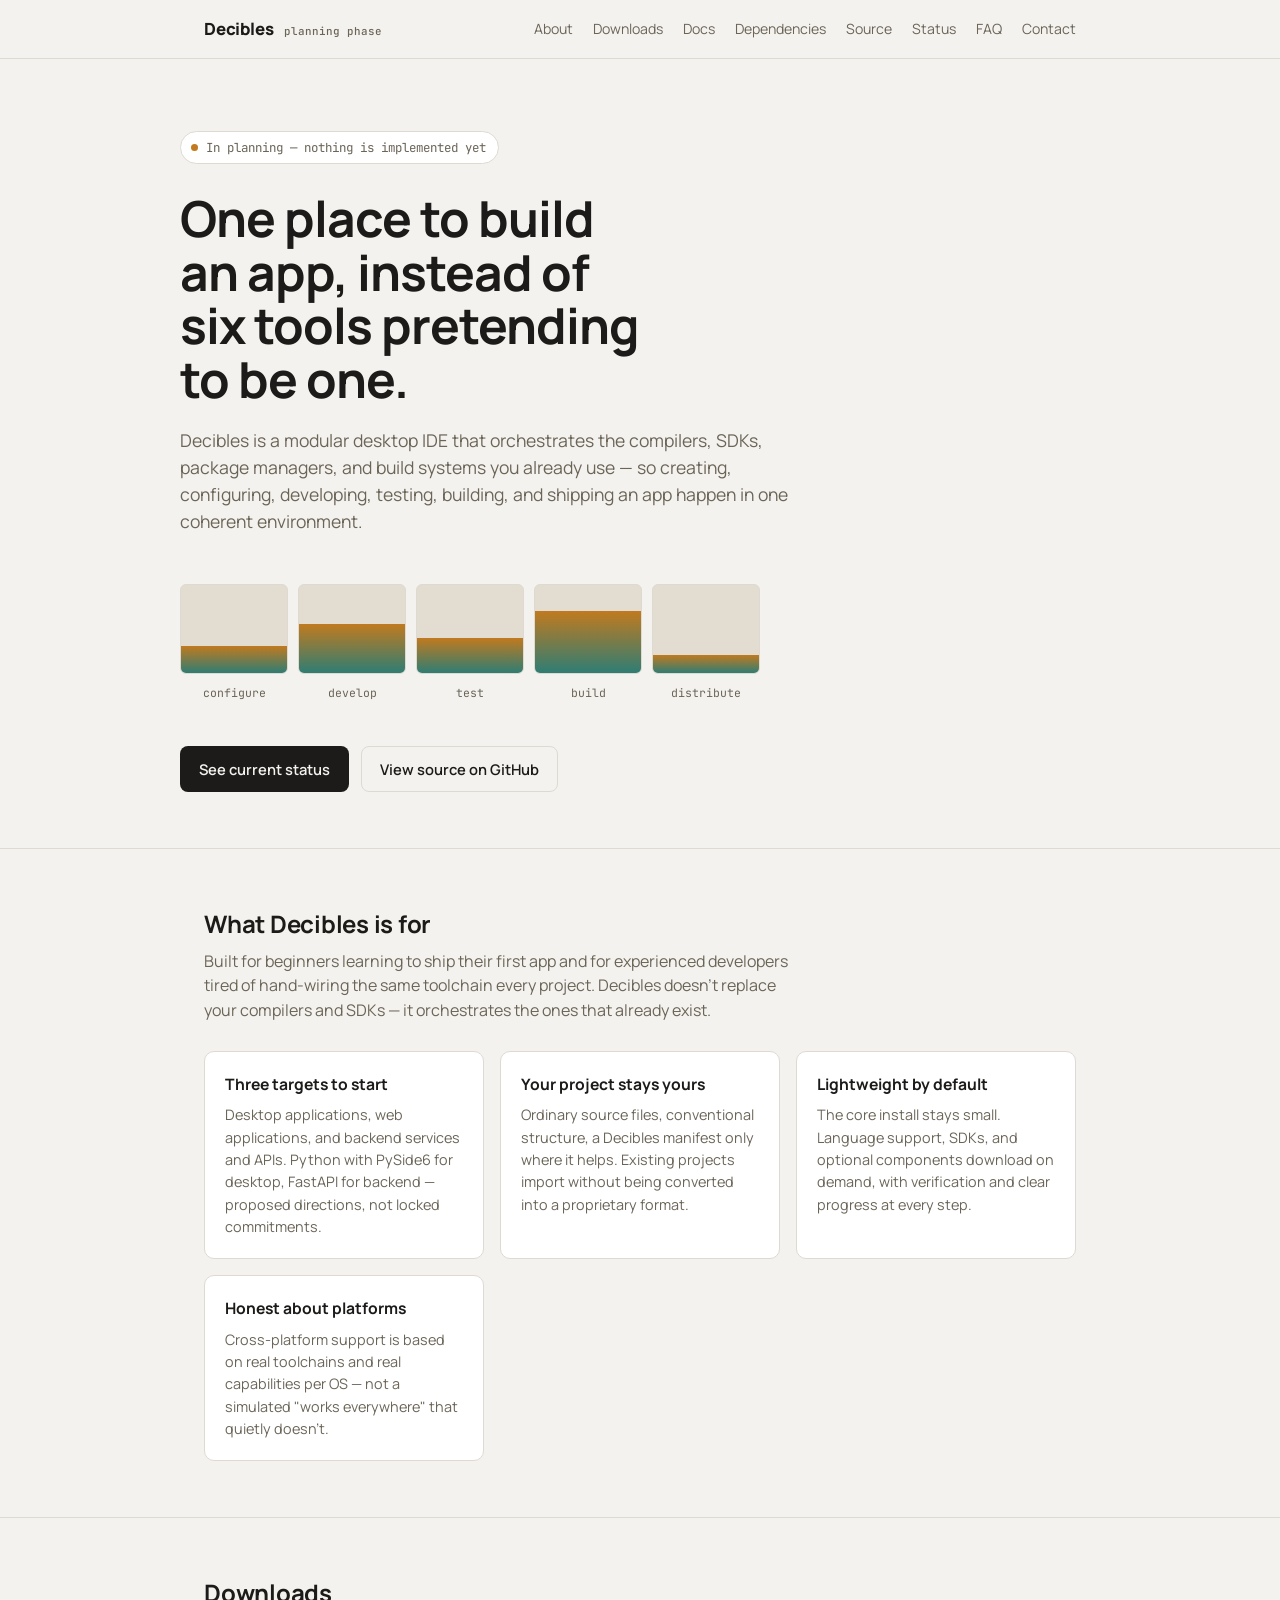
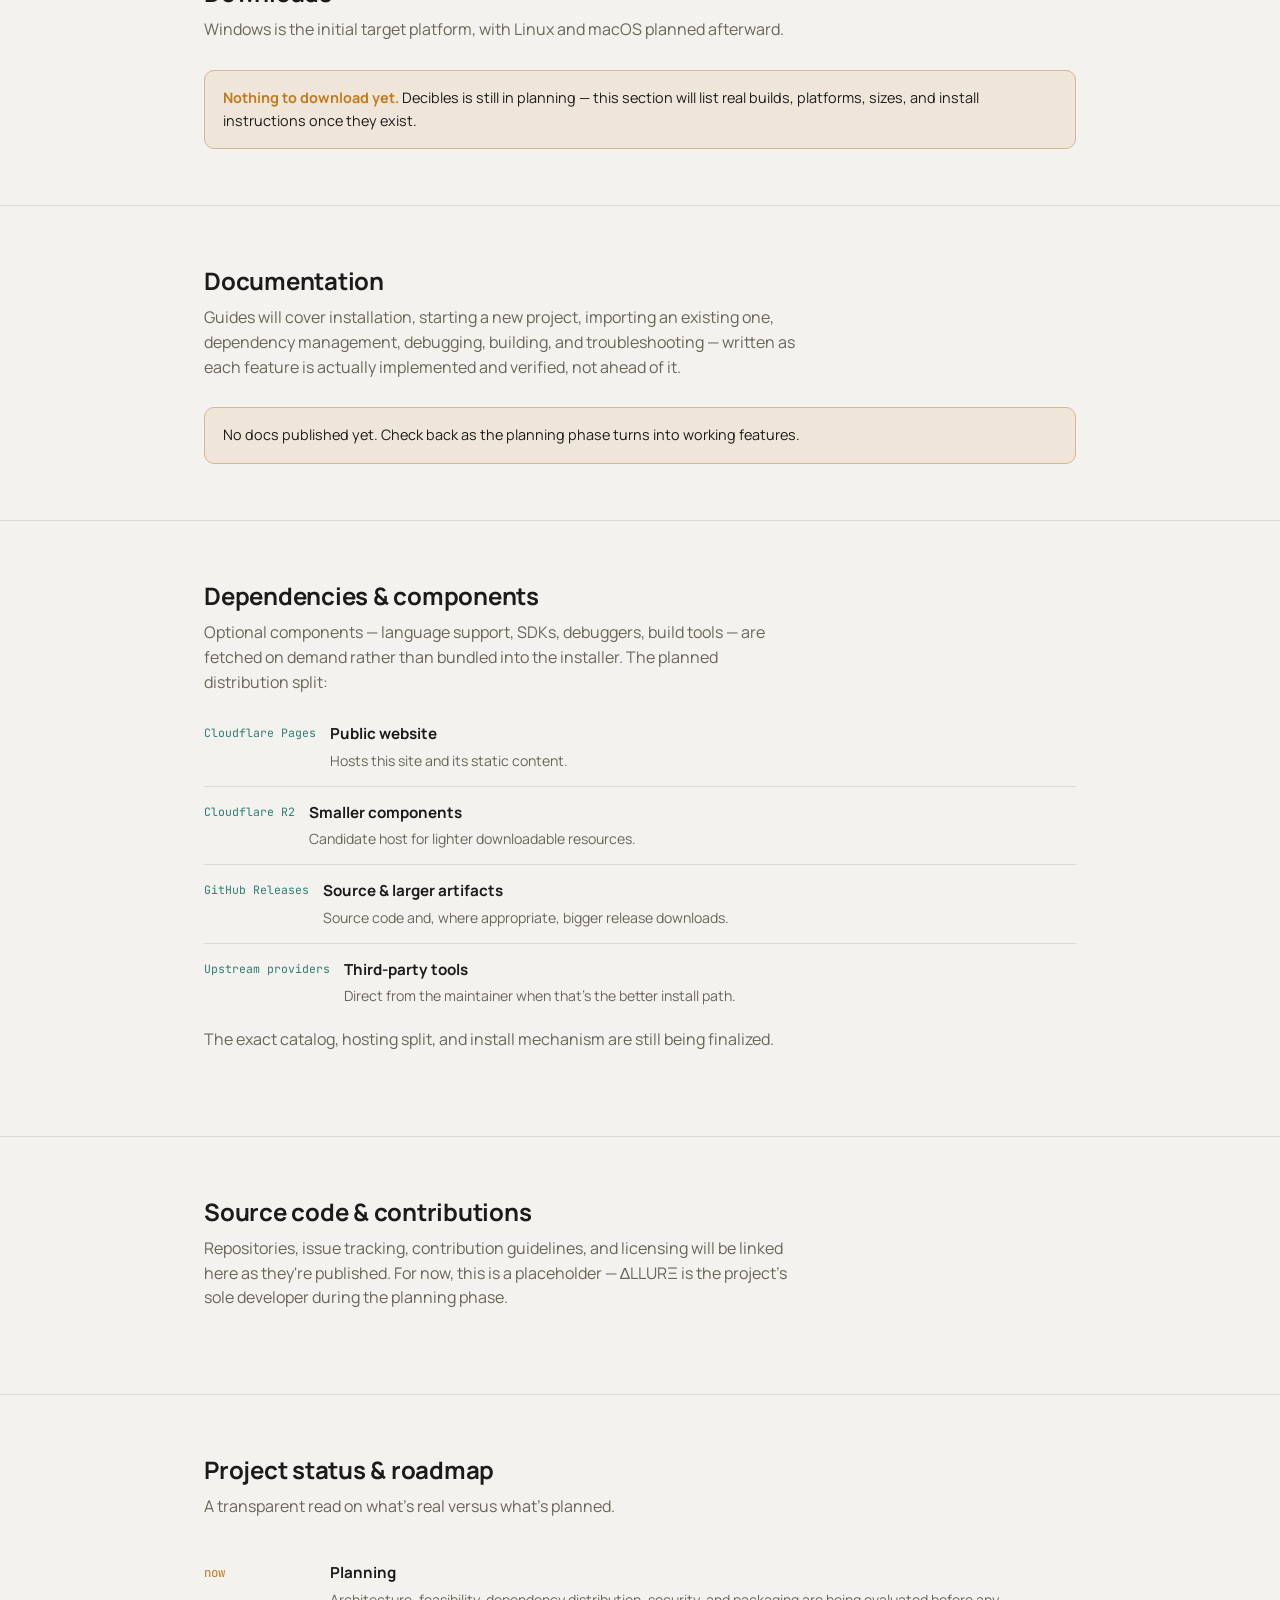
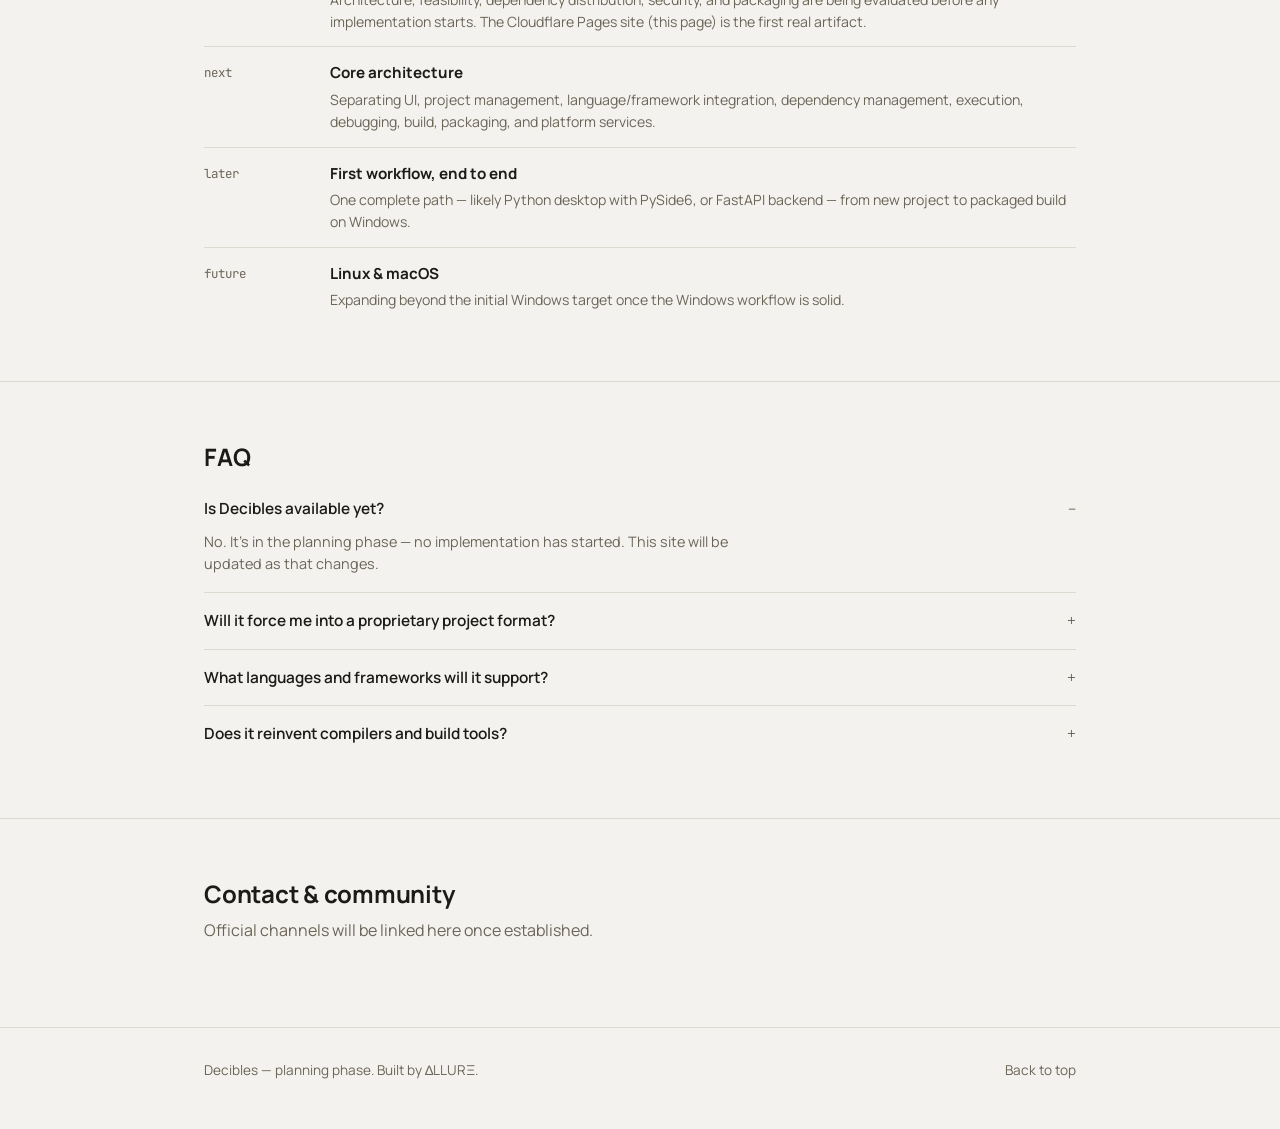
==== index.html @ c9327317 "Add files via upload" ====
<!DOCTYPE html>
<html lang="en">
<head>
<meta charset="UTF-8">
<meta name="viewport" content="width=device-width, initial-scale=1, viewport-fit=cover">
<title>Decibles — a modular IDE for building, not babysitting your tools</title>
<link rel="preconnect" href="https://fonts.googleapis.com">
<link rel="preconnect" href="https://fonts.gstatic.com" crossorigin>
<link href="https://fonts.googleapis.com/css2?family=Manrope:wght@400;500;600;700;800&family=JetBrains+Mono:wght@400;500;600&display=swap" rel="stylesheet">
<style>
  :root {
    --bg: #f4f2ee;
    --panel: #ffffff;
    --panel-line: #dedad2;
    --text: #1c1b19;
    --text-dim: #6b6558;
    --accent: #c17a1f;
    --accent-2: #2f7d74;
    --accent-bg: #c17a1f1a;
    --meter-off: #e3ddd1;
    color-scheme: light;
    --font-display: 'Manrope', sans-serif;
    --font-mono: 'JetBrains Mono', monospace;
  }
  @media (prefers-color-scheme: dark) {
    :root:not([data-theme="light"]) {
      --bg: #1a1c20;
      --panel: #212429;
      --panel-line: #33373e;
      --text: #ece8e0;
      --text-dim: #9a9589;
      --accent: #e3a84e;
      --accent-2: #5fb4a8;
      --accent-bg: #e3a84e22;
      --meter-off: #34383f;
      color-scheme: dark;
    }
  }
  :root[data-theme="dark"] {
    --bg: #1a1c20;
    --panel: #212429;
    --panel-line: #33373e;
    --text: #ece8e0;
    --text-dim: #9a9589;
    --accent: #e3a84e;
    --accent-2: #5fb4a8;
    --accent-bg: #e3a84e22;
    --meter-off: #34383f;
    color-scheme: dark;
  }
  * { box-sizing: border-box; }
  html { scroll-behavior: smooth; scroll-padding-top: calc(72px + env(safe-area-inset-top, 0px)); }
  body {
    margin: 0;
    background: var(--bg);
    color: var(--text);
    font-family: var(--font-display);
    line-height: 1.55;
    padding-top: env(safe-area-inset-top, 0px);
    padding-bottom: env(safe-area-inset-bottom, 0px);
  }
  body::before {
    content: "";
    position: fixed;
    inset: 0 0 auto;
    height: env(safe-area-inset-top, 0px);
    background: var(--bg);
    z-index: 50;
  }
  a { color: inherit; }
  .wrap { max-width: 920px; margin: 0 auto; padding: 0 24px; }

  header.nav {
    position: sticky;
    top: env(safe-area-inset-top, 0px);
    z-index: 20;
    background: color-mix(in srgb, var(--bg) 88%, transparent);
    backdrop-filter: blur(10px);
    border-bottom: 1px solid var(--panel-line);
  }
  .nav-inner {
    max-width: 920px;
    margin: 0 auto;
    padding: 16px 24px;
    display: flex;
    align-items: center;
    justify-content: space-between;
    gap: 16px;
  }
  .brand { display: flex; align-items: baseline; gap: 10px; font-weight: 800; font-size: 1.05rem; letter-spacing: -0.01em; text-decoration: none; }
  .brand small { font-family: var(--font-mono); font-weight: 500; font-size: 0.68rem; color: var(--text-dim); letter-spacing: 0; }
  nav.links { display: flex; gap: 20px; overflow-x: auto; scrollbar-width: none; }
  nav.links::-webkit-scrollbar { display: none; }
  nav.links a { font-size: 0.88rem; color: var(--text-dim); text-decoration: none; white-space: nowrap; }
  nav.links a:hover { color: var(--text); }

  main { overflow-x: hidden; }

  /* Hero */
  .hero { padding: 72px 0 56px; }
  .status-pill {
    display: inline-flex;
    align-items: center;
    gap: 8px;
    font-family: var(--font-mono);
    font-size: 0.78rem;
    color: var(--text-dim);
    background: var(--panel);
    border: 1px solid var(--panel-line);
    border-radius: 100px;
    padding: 6px 12px 6px 10px;
    margin-bottom: 28px;
  }
  .status-dot { width: 7px; height: 7px; border-radius: 50%; background: var(--accent); }
  h1 {
    font-size: clamp(2.1rem, 5vw, 3.1rem);
    line-height: 1.08;
    letter-spacing: -0.02em;
    margin: 0 0 20px;
    max-width: 14ch;
  }
  .lede { font-size: 1.1rem; color: var(--text-dim); max-width: 56ch; margin: 0 0 36px; }

  /* Meter hero graphic */
  .meter-rig { display: flex; align-items: flex-end; gap: 10px; height: 130px; margin: 8px 0 44px; }
  .meter-col { display: flex; flex-direction: column; align-items: center; gap: 10px; flex: 1; max-width: 108px; }
  .meter-track {
    width: 100%;
    height: 90px;
    border-radius: 6px;
    background: var(--meter-off);
    position: relative;
    overflow: hidden;
    border: 1px solid var(--panel-line);
  }
  .meter-fill {
    position: absolute;
    left: 0; right: 0; bottom: 0;
    background: linear-gradient(180deg, var(--accent), var(--accent-2));
    height: 0%;
    animation: rise 1.4s cubic-bezier(.2,.8,.2,1) forwards;
    animation-delay: var(--d, 0s);
  }
  .meter-label { font-family: var(--font-mono); font-size: 0.72rem; color: var(--text-dim); text-align: center; }
  @keyframes rise { to { height: var(--h, 40%); } }
  @media (prefers-reduced-motion: reduce) {
    .meter-fill { animation: none; height: var(--h, 40%); }
  }

  .cta-row { display: flex; gap: 12px; flex-wrap: wrap; }
  .btn {
    display: inline-flex;
    align-items: center;
    gap: 8px;
    padding: 11px 18px;
    border-radius: 8px;
    font-size: 0.92rem;
    font-weight: 600;
    text-decoration: none;
    border: 1px solid transparent;
  }
  .btn-primary { background: var(--text); color: var(--bg); }
  .btn-ghost { border-color: var(--panel-line); color: var(--text); }

  /* Sections */
  section { padding: 56px 0; border-top: 1px solid var(--panel-line); }
  section.flush { border-top: none; }
  h2 { font-size: 1.5rem; letter-spacing: -0.01em; margin: 0 0 6px; }
  .section-sub { color: var(--text-dim); margin: 0 0 28px; max-width: 60ch; }

  .grid { display: grid; grid-template-columns: repeat(auto-fit, minmax(230px, 1fr)); gap: 16px; }
  .card {
    background: var(--panel);
    border: 1px solid var(--panel-line);
    border-radius: 10px;
    padding: 20px;
  }
  .card h3 { font-size: 0.98rem; margin: 0 0 8px; }
  .card p { font-size: 0.9rem; color: var(--text-dim); margin: 0; }

  .list-plain { list-style: none; margin: 0; padding: 0; display: flex; flex-direction: column; gap: 14px; }
  .list-plain li { display: flex; gap: 14px; border-bottom: 1px solid var(--panel-line); padding-bottom: 14px; }
  .list-plain li:last-child { border-bottom: none; padding-bottom: 0; }
  .list-plain .tag {
    font-family: var(--font-mono);
    font-size: 0.72rem;
    color: var(--accent-2);
    white-space: nowrap;
    padding-top: 2px;
  }
  .list-plain .body h3 { margin: 0 0 4px; font-size: 0.95rem; }
  .list-plain .body p { margin: 0; font-size: 0.88rem; color: var(--text-dim); }

  .notice {
    background: var(--accent-bg);
    border: 1px solid color-mix(in srgb, var(--accent) 35%, var(--panel-line));
    border-radius: 10px;
    padding: 16px 18px;
    font-size: 0.9rem;
    color: var(--text);
  }
  .notice strong { color: var(--accent); }

  .roadmap { display: flex; flex-direction: column; gap: 0; }
  .road-row { display: grid; grid-template-columns: 110px 1fr; gap: 16px; padding: 14px 0; border-bottom: 1px solid var(--panel-line); }
  .road-row:last-child { border-bottom: none; }
  .road-stage { font-family: var(--font-mono); font-size: 0.78rem; color: var(--text-dim); padding-top: 2px; }
  .road-stage.active { color: var(--accent); }
  .road-body h3 { margin: 0 0 4px; font-size: 0.95rem; }
  .road-body p { margin: 0; font-size: 0.88rem; color: var(--text-dim); }

  .faq-item { padding: 16px 0; border-bottom: 1px solid var(--panel-line); }
  .faq-item:last-child { border-bottom: none; }
  .faq-item summary { cursor: pointer; font-weight: 600; font-size: 0.96rem; list-style: none; display: flex; justify-content: space-between; gap: 12px; }
  .faq-item summary::-webkit-details-marker { display: none; }
  .faq-item summary::after { content: "+"; color: var(--text-dim); font-weight: 400; }
  .faq-item[open] summary::after { content: "–"; }
  .faq-item p { color: var(--text-dim); margin: 10px 0 0; font-size: 0.9rem; max-width: 62ch; }

  footer { border-top: 1px solid var(--panel-line); padding: 32px 0 48px; }
  .footer-row { display: flex; justify-content: space-between; align-items: center; flex-wrap: wrap; gap: 12px; }
  .footer-row p { margin: 0; font-size: 0.85rem; color: var(--text-dim); }
  .footer-links { display: flex; gap: 18px; }
  .footer-links a { font-size: 0.85rem; color: var(--text-dim); text-decoration: none; }
  .footer-links a:hover { color: var(--text); }

  code.inline { font-family: var(--font-mono); font-size: 0.85em; background: var(--accent-bg); padding: 1px 6px; border-radius: 4px; }
</style>
</head>
<body>

<header class="nav">
  <div class="nav-inner">
    <a href="#top" class="brand">Decibles <small>planning phase</small></a>
    <nav class="links">
      <a href="#about">About</a>
      <a href="#downloads">Downloads</a>
      <a href="#docs">Docs</a>
      <a href="#dependencies">Dependencies</a>
      <a href="#source">Source</a>
      <a href="#status">Status</a>
      <a href="#faq">FAQ</a>
      <a href="#contact">Contact</a>
    </nav>
  </div>
</header>

<main id="top">
  <div class="wrap hero">
    <span class="status-pill"><span class="status-dot"></span>In planning — nothing is implemented yet</span>
    <h1>One place to build an app, instead of six tools pretending to be one.</h1>
    <p class="lede">Decibles is a modular desktop IDE that orchestrates the compilers, SDKs, package managers, and build systems you already use — so creating, configuring, developing, testing, building, and shipping an app happen in one coherent environment.</p>

    <div class="meter-rig" aria-hidden="true">
      <div class="meter-col"><div class="meter-track"><div class="meter-fill" style="--h:30%; --d:0s"></div></div><span class="meter-label">configure</span></div>
      <div class="meter-col"><div class="meter-track"><div class="meter-fill" style="--h:55%; --d:0.12s"></div></div><span class="meter-label">develop</span></div>
      <div class="meter-col"><div class="meter-track"><div class="meter-fill" style="--h:40%; --d:0.24s"></div></div><span class="meter-label">test</span></div>
      <div class="meter-col"><div class="meter-track"><div class="meter-fill" style="--h:70%; --d:0.36s"></div></div><span class="meter-label">build</span></div>
      <div class="meter-col"><div class="meter-track"><div class="meter-fill" style="--h:20%; --d:0.48s"></div></div><span class="meter-label">distribute</span></div>
    </div>

    <div class="cta-row">
      <a class="btn btn-primary" href="#status">See current status</a>
      <a class="btn btn-ghost" href="#source">View source on GitHub</a>
    </div>
  </div>

  <section id="about">
    <div class="wrap">
      <h2>What Decibles is for</h2>
      <p class="section-sub">Built for beginners learning to ship their first app and for experienced developers tired of hand-wiring the same toolchain every project. Decibles doesn't replace your compilers and SDKs — it orchestrates the ones that already exist.</p>
      <div class="grid">
        <div class="card"><h3>Three targets to start</h3><p>Desktop applications, web applications, and backend services and APIs. Python with PySide6 for desktop, FastAPI for backend — proposed directions, not locked commitments.</p></div>
        <div class="card"><h3>Your project stays yours</h3><p>Ordinary source files, conventional structure, a Decibles manifest only where it helps. Existing projects import without being converted into a proprietary format.</p></div>
        <div class="card"><h3>Lightweight by default</h3><p>The core install stays small. Language support, SDKs, and optional components download on demand, with verification and clear progress at every step.</p></div>
        <div class="card"><h3>Honest about platforms</h3><p>Cross-platform support is based on real toolchains and real capabilities per OS — not a simulated "works everywhere" that quietly doesn't.</p></div>
      </div>
    </div>
  </section>

  <section id="downloads">
    <div class="wrap">
      <h2>Downloads</h2>
      <p class="section-sub">Windows is the initial target platform, with Linux and macOS planned afterward.</p>
      <div class="notice"><strong>Nothing to download yet.</strong> Decibles is still in planning — this section will list real builds, platforms, sizes, and install instructions once they exist.</div>
    </div>
  </section>

  <section id="docs">
    <div class="wrap">
      <h2>Documentation</h2>
      <p class="section-sub">Guides will cover installation, starting a new project, importing an existing one, dependency management, debugging, building, and troubleshooting — written as each feature is actually implemented and verified, not ahead of it.</p>
      <div class="notice">No docs published yet. Check back as the planning phase turns into working features.</div>
    </div>
  </section>

  <section id="dependencies">
    <div class="wrap">
      <h2>Dependencies &amp; components</h2>
      <p class="section-sub">Optional components — language support, SDKs, debuggers, build tools — are fetched on demand rather than bundled into the installer. The planned distribution split:</p>
      <ul class="list-plain">
        <li><span class="tag">Cloudflare Pages</span><div class="body"><h3>Public website</h3><p>Hosts this site and its static content.</p></div></li>
        <li><span class="tag">Cloudflare R2</span><div class="body"><h3>Smaller components</h3><p>Candidate host for lighter downloadable resources.</p></div></li>
        <li><span class="tag">GitHub Releases</span><div class="body"><h3>Source &amp; larger artifacts</h3><p>Source code and, where appropriate, bigger release downloads.</p></div></li>
        <li><span class="tag">Upstream providers</span><div class="body"><h3>Third-party tools</h3><p>Direct from the maintainer when that's the better install path.</p></div></li>
      </ul>
      <p class="section-sub" style="margin-top:20px;">The exact catalog, hosting split, and install mechanism are still being finalized.</p>
    </div>
  </section>

  <section id="source">
    <div class="wrap">
      <h2>Source code &amp; contributions</h2>
      <p class="section-sub">Repositories, issue tracking, contribution guidelines, and licensing will be linked here as they're published. For now, this is a placeholder — ∆LLURΞ is the project's sole developer during the planning phase.</p>
    </div>
  </section>

  <section id="status">
    <div class="wrap">
      <h2>Project status &amp; roadmap</h2>
      <p class="section-sub">A transparent read on what's real versus what's planned.</p>
      <div class="roadmap">
        <div class="road-row">
          <span class="road-stage active">now</span>
          <div class="road-body"><h3>Planning</h3><p>Architecture, feasibility, dependency distribution, security, and packaging are being evaluated before any implementation starts. The Cloudflare Pages site (this page) is the first real artifact.</p></div>
        </div>
        <div class="road-row">
          <span class="road-stage">next</span>
          <div class="road-body"><h3>Core architecture</h3><p>Separating UI, project management, language/framework integration, dependency management, execution, debugging, build, packaging, and platform services.</p></div>
        </div>
        <div class="road-row">
          <span class="road-stage">later</span>
          <div class="road-body"><h3>First workflow, end to end</h3><p>One complete path — likely Python desktop with PySide6, or FastAPI backend — from new project to packaged build on Windows.</p></div>
        </div>
        <div class="road-row">
          <span class="road-stage">future</span>
          <div class="road-body"><h3>Linux &amp; macOS</h3><p>Expanding beyond the initial Windows target once the Windows workflow is solid.</p></div>
        </div>
      </div>
    </div>
  </section>

  <section id="faq">
    <div class="wrap">
      <h2>FAQ</h2>
      <details class="faq-item" open>
        <summary>Is Decibles available yet?</summary>
        <p>No. It's in the planning phase — no implementation has started. This site will be updated as that changes.</p>
      </details>
      <details class="faq-item">
        <summary>Will it force me into a proprietary project format?</summary>
        <p>No. Decibles is designed to preserve conventional project structures and existing ecosystem configuration, adding a manifest only where it genuinely helps.</p>
      </details>
      <details class="faq-item">
        <summary>What languages and frameworks will it support?</summary>
        <p>It will support multiple languages, but prioritize complete, well-tested workflows for a smaller set — starting with Python/PySide6 for desktop and FastAPI for backend.</p>
      </details>
      <details class="faq-item">
        <summary>Does it reinvent compilers and build tools?</summary>
        <p>No. Decibles orchestrates established compilers, SDKs, package managers, debuggers, and build systems rather than replacing them.</p>
      </details>
    </div>
  </section>

  <section id="contact">
    <div class="wrap">
      <h2>Contact &amp; community</h2>
      <p class="section-sub">Official channels will be linked here once established.</p>
    </div>
  </section>
</main>

<footer>
  <div class="wrap footer-row">
    <p>Decibles — planning phase. Built by ∆LLURΞ.</p>
    <div class="footer-links">
      <a href="#top">Back to top</a>
    </div>
  </div>
</footer>

</body>
</html>
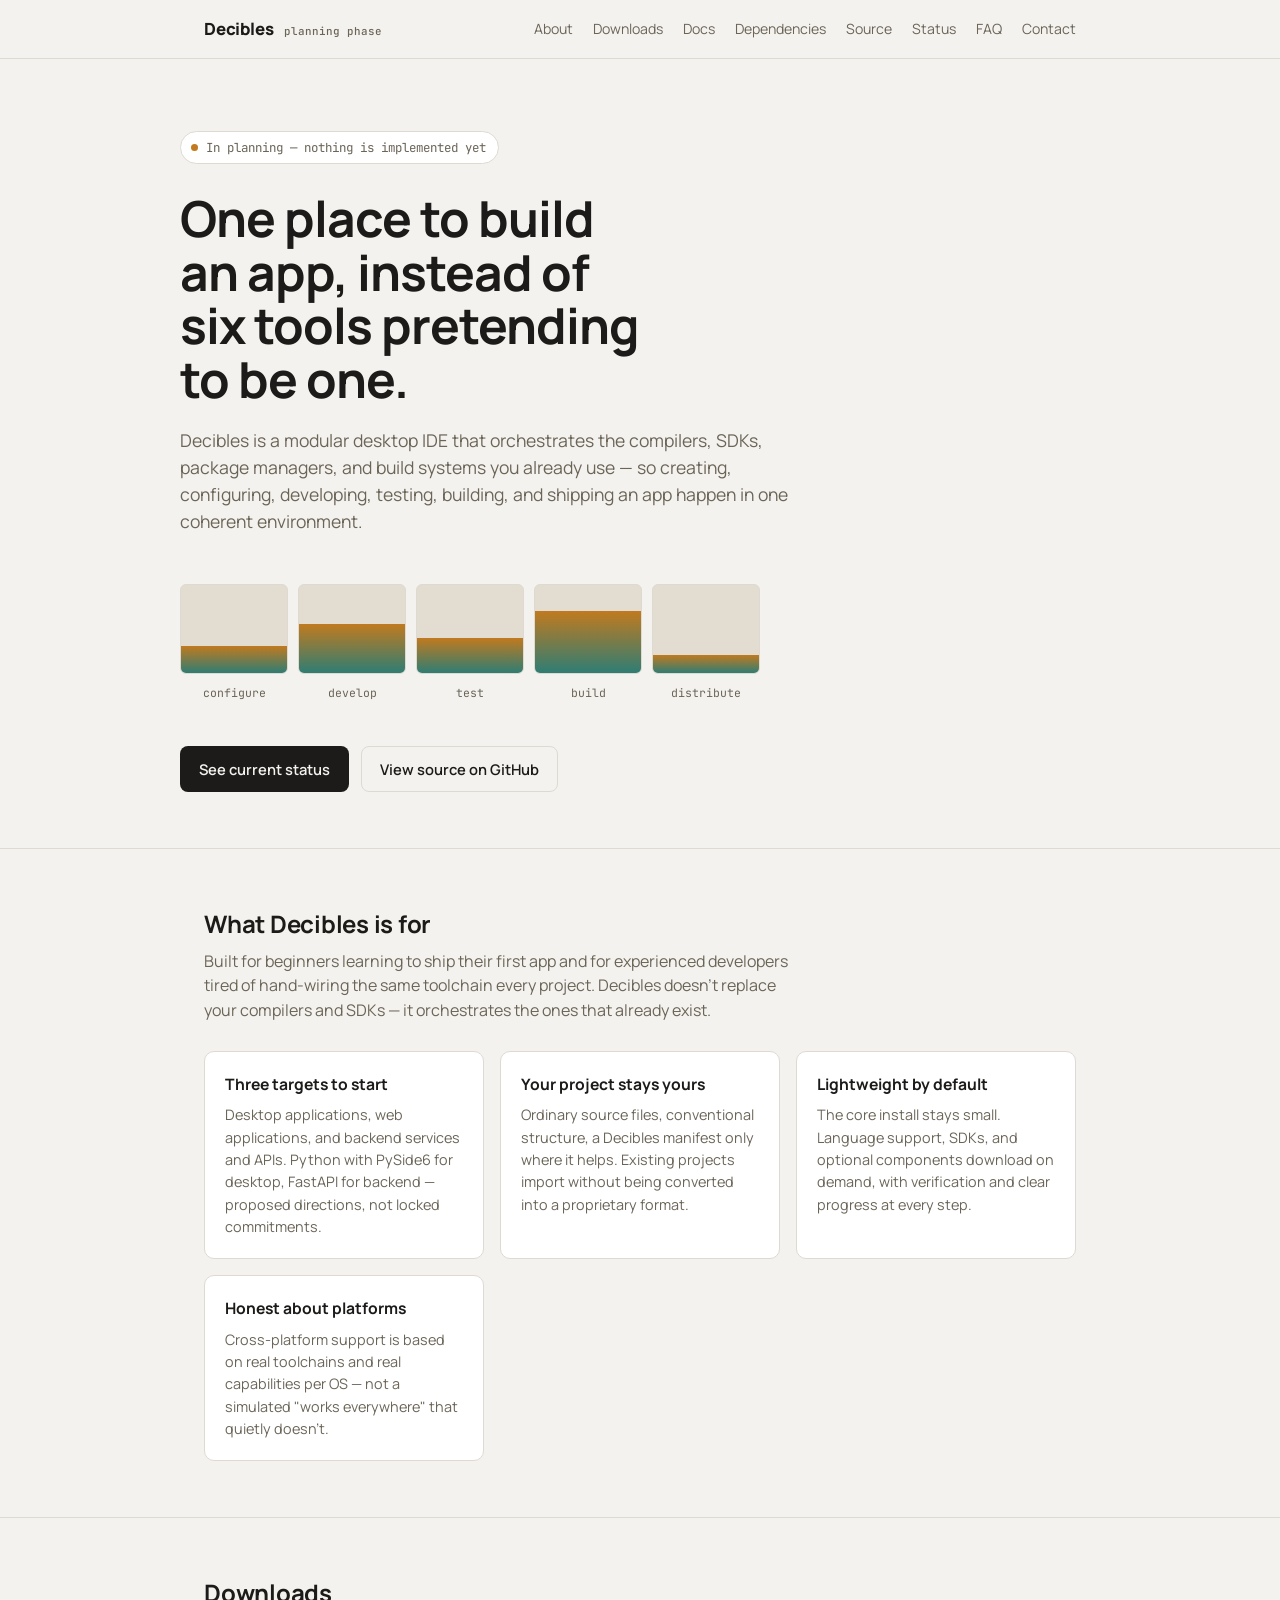
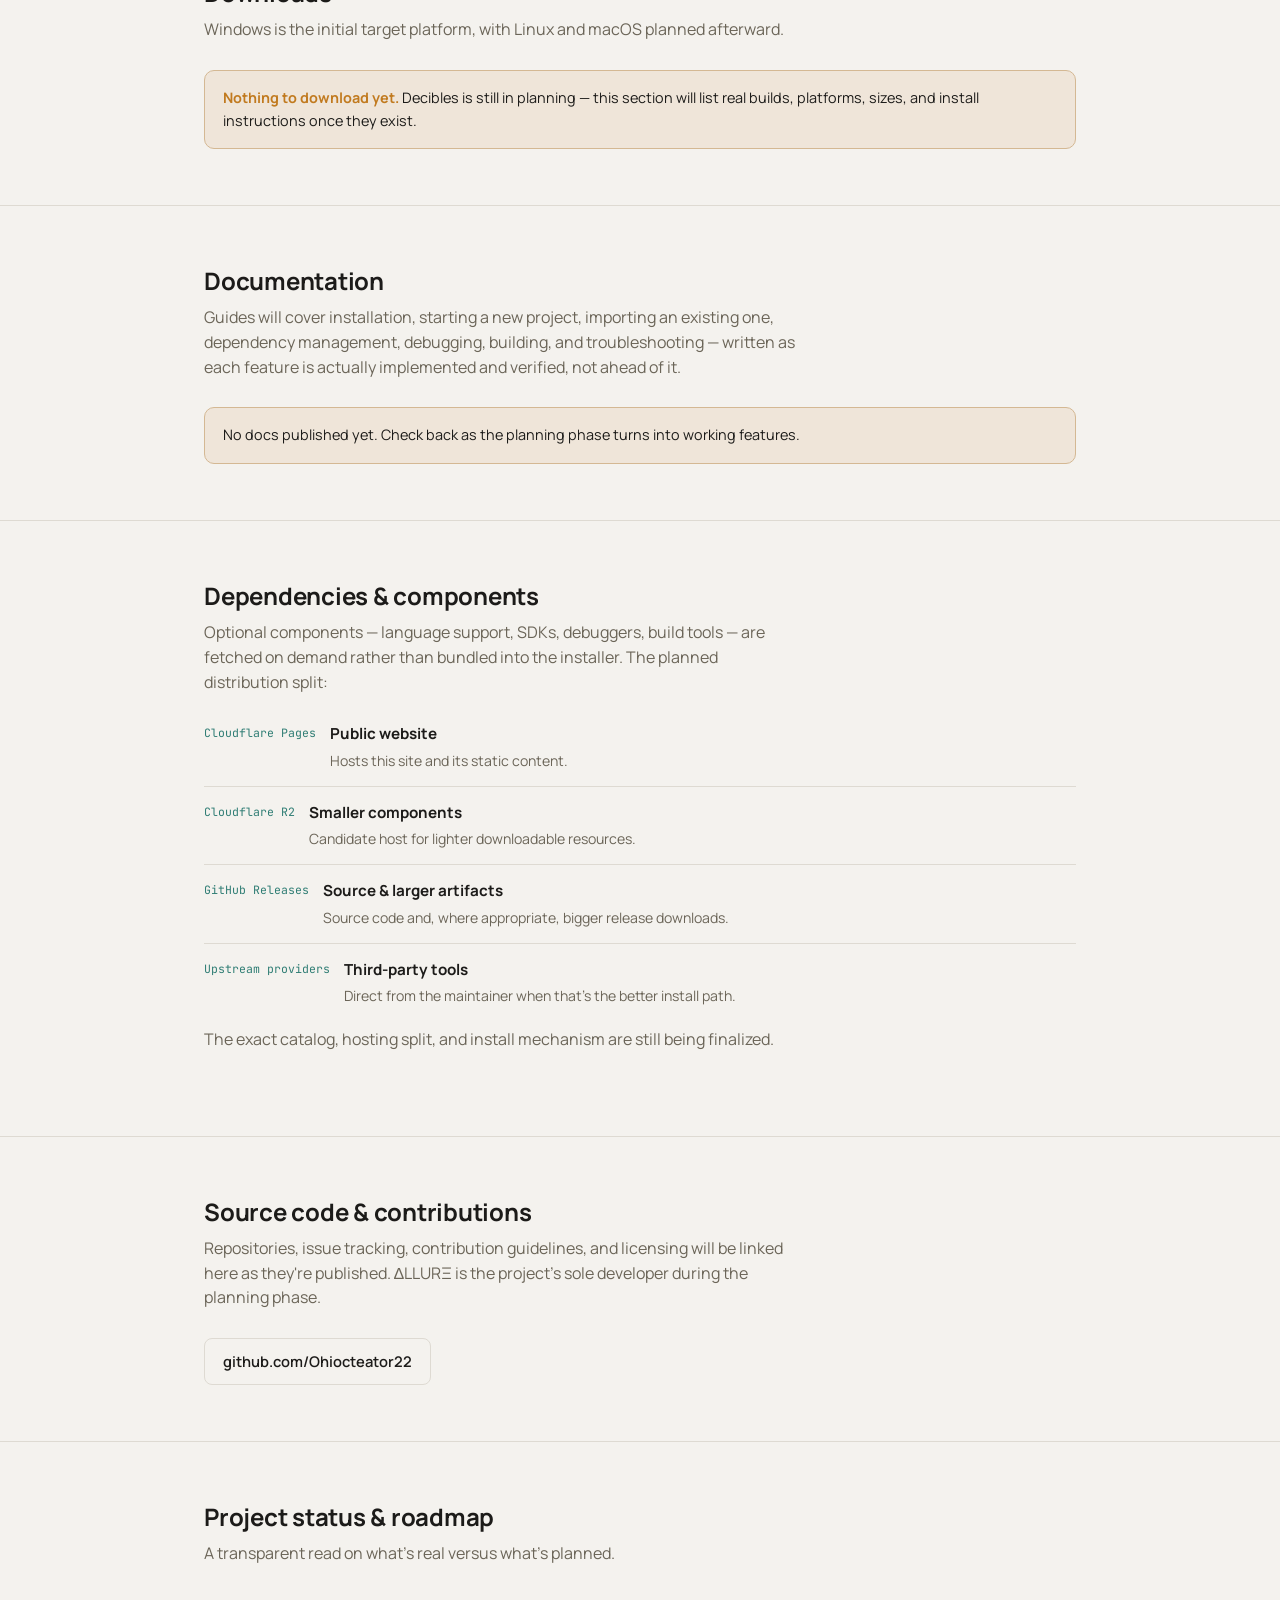
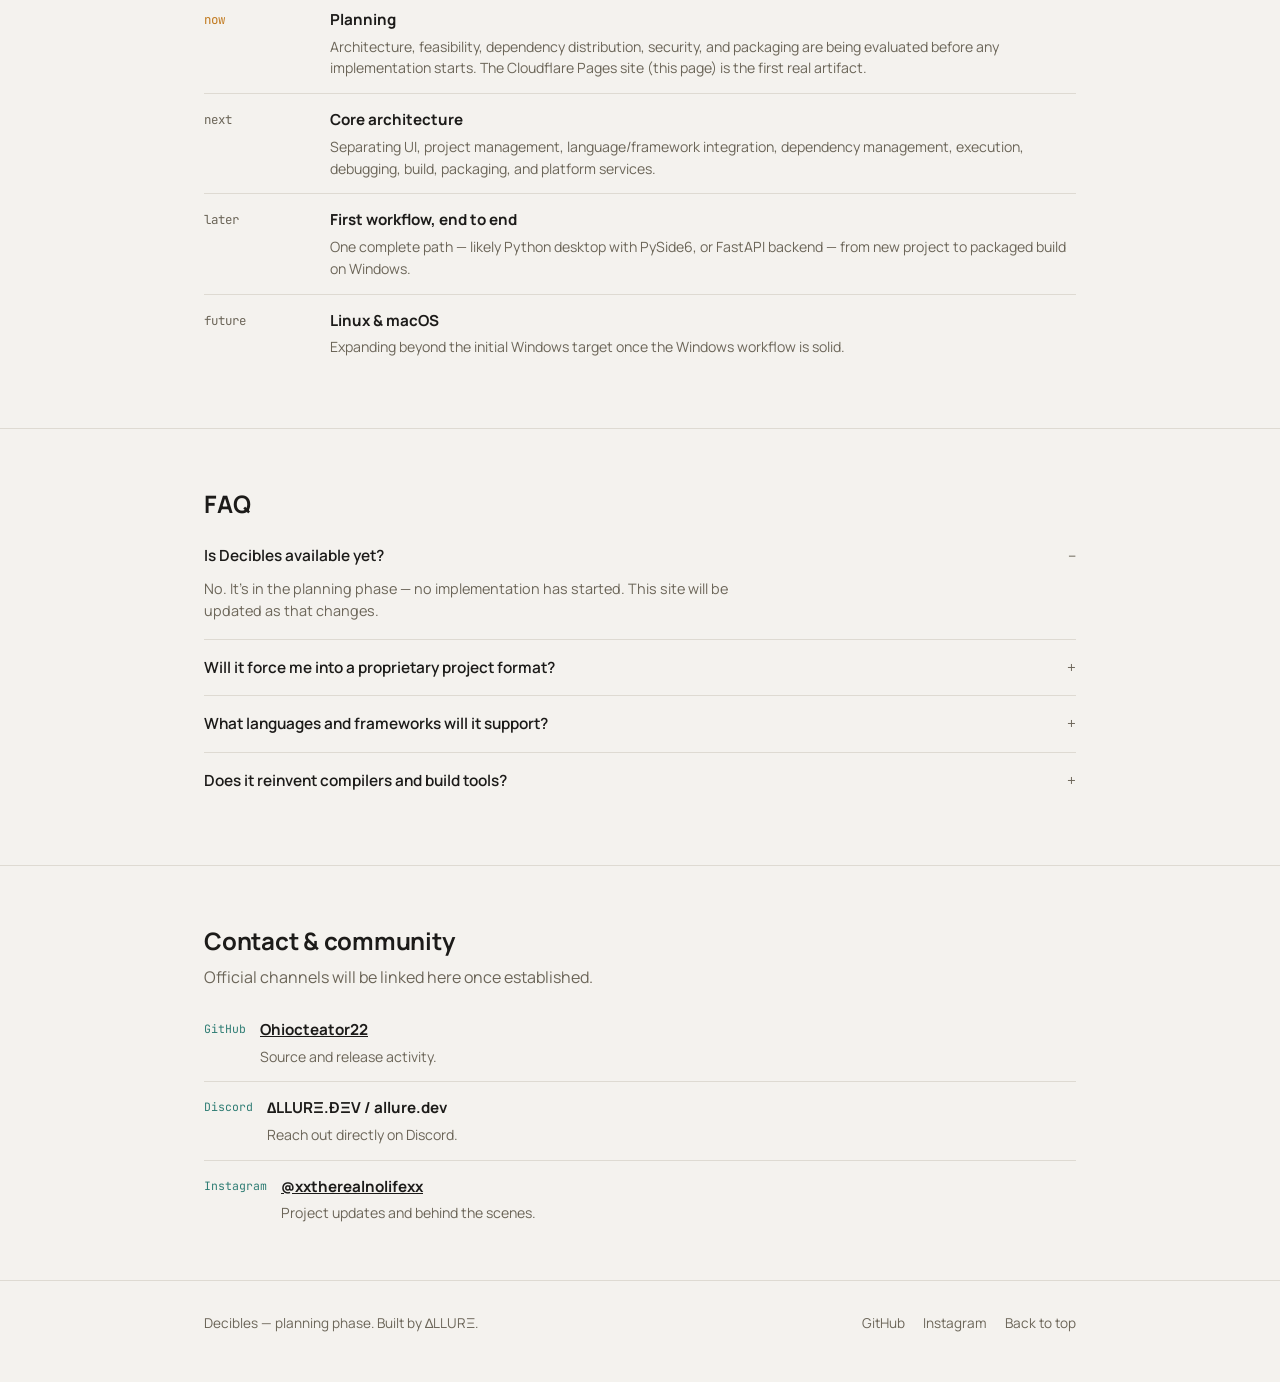
==== commit 09e2749b: "Add files via upload" ====
--- a/index.html
+++ b/index.html
@@ -311,7 +311,8 @@
   <section id="source">
     <div class="wrap">
       <h2>Source code &amp; contributions</h2>
-      <p class="section-sub">Repositories, issue tracking, contribution guidelines, and licensing will be linked here as they're published. For now, this is a placeholder — ∆LLURΞ is the project's sole developer during the planning phase.</p>
+      <p class="section-sub">Repositories, issue tracking, contribution guidelines, and licensing will be linked here as they're published. ∆LLURΞ is the project's sole developer during the planning phase.</p>
+      <a class="btn btn-ghost" href="https://github.com/Ohiocteator22/" target="_blank" rel="noopener">github.com/Ohiocteator22</a>
     </div>
   </section>
 
@@ -366,6 +367,11 @@
     <div class="wrap">
       <h2>Contact &amp; community</h2>
       <p class="section-sub">Official channels will be linked here once established.</p>
+      <ul class="list-plain">
+        <li><span class="tag">GitHub</span><div class="body"><h3><a href="https://github.com/Ohiocteator22/" target="_blank" rel="noopener">Ohiocteator22</a></h3><p>Source and release activity.</p></div></li>
+        <li><span class="tag">Discord</span><div class="body"><h3>∆LLURΞ.ÐΞV / allure.dev</h3><p>Reach out directly on Discord.</p></div></li>
+        <li><span class="tag">Instagram</span><div class="body"><h3><a href="https://www.instagram.com/xxtherealnolifexx/" target="_blank" rel="noopener">@xxtherealnolifexx</a></h3><p>Project updates and behind the scenes.</p></div></li>
+      </ul>
     </div>
   </section>
 </main>
@@ -374,6 +380,8 @@
   <div class="wrap footer-row">
     <p>Decibles — planning phase. Built by ∆LLURΞ.</p>
     <div class="footer-links">
+      <a href="https://github.com/Ohiocteator22/" target="_blank" rel="noopener">GitHub</a>
+      <a href="https://www.instagram.com/xxtherealnolifexx/" target="_blank" rel="noopener">Instagram</a>
       <a href="#top">Back to top</a>
     </div>
   </div>
